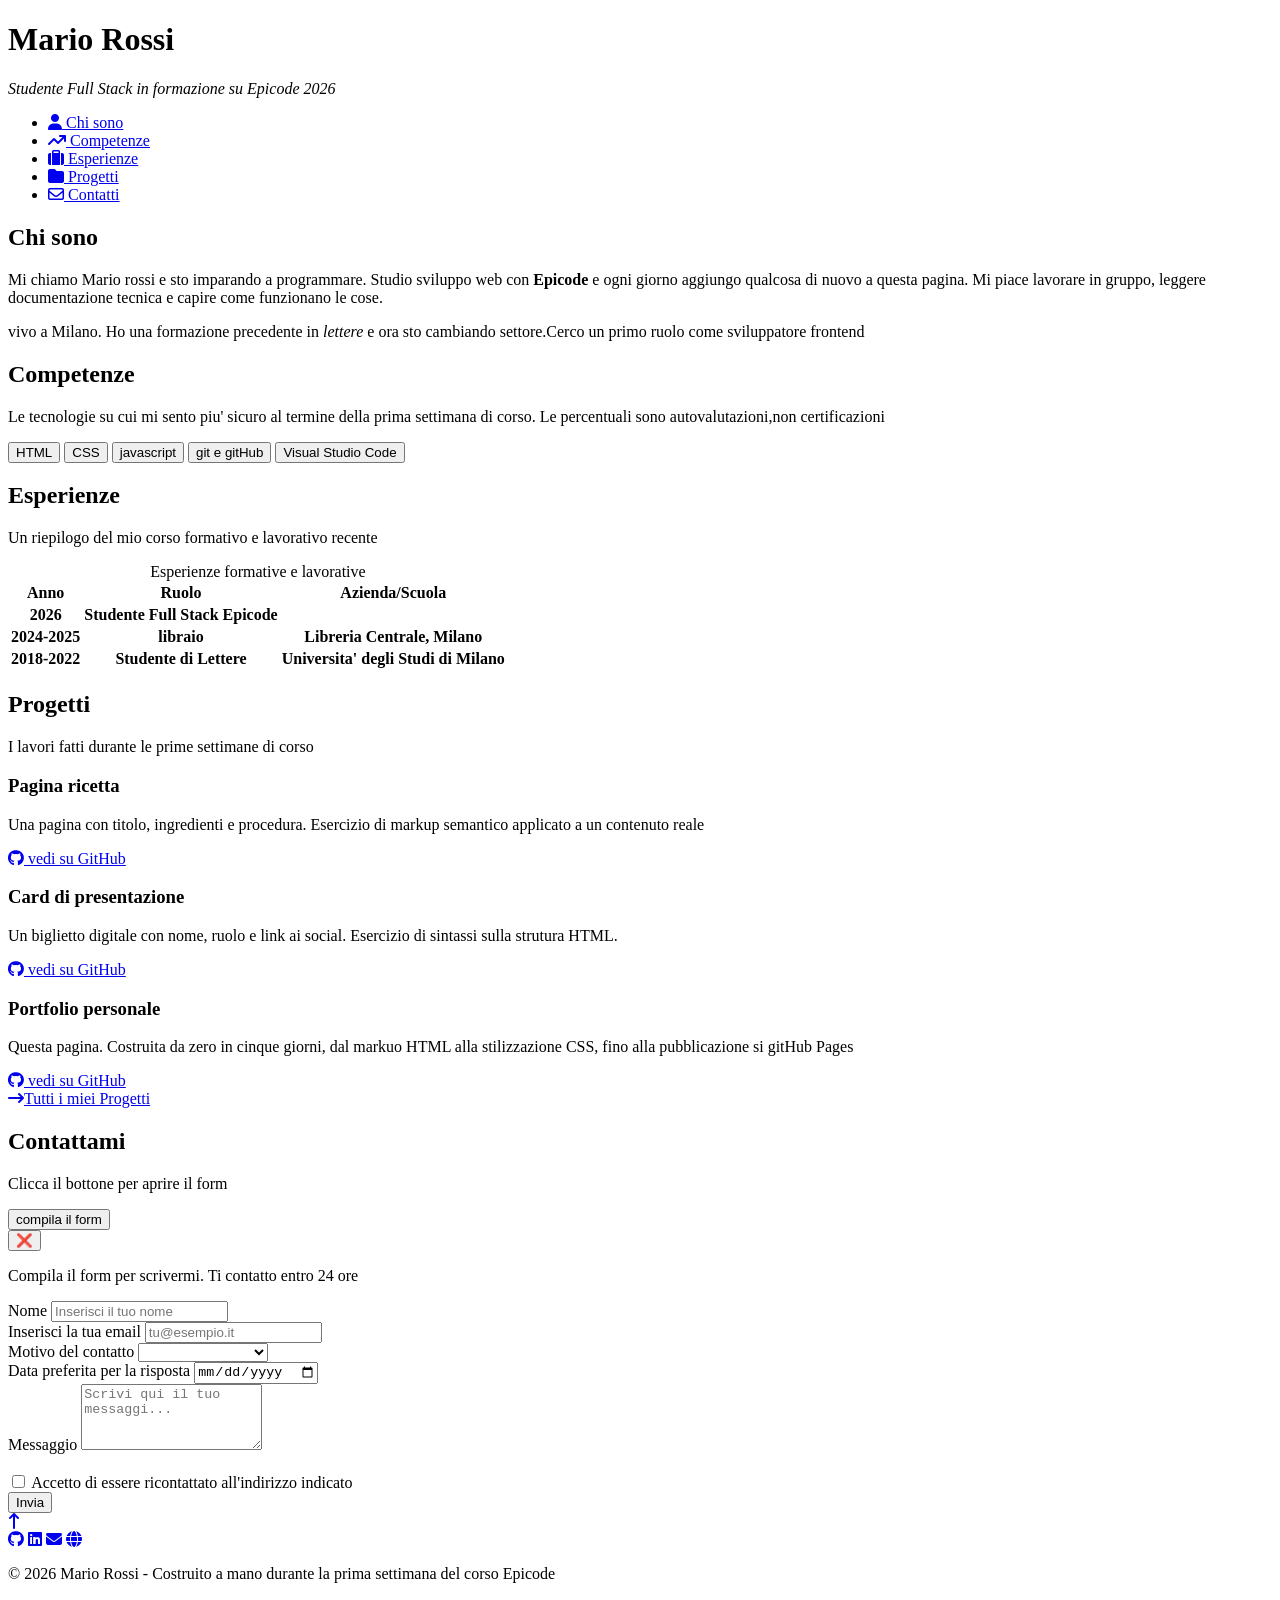
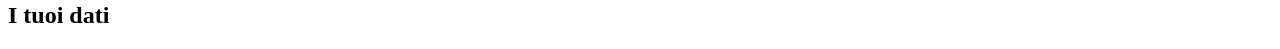
==== index.html @ df5826c7 "curriculum ottimizzato con display-flex" ====
<!DOCTYPE html>
<html lang="it">

<head>
    <meta charset="UTF-8">
    <meta name="viewport" content="width=device-width, initial-scale=1.0">
    <title>Curriculum</title>
    <link rel="stylesheet" href="https://cdnjs.cloudflare.com/ajax/libs/font-awesome/6.5.2/css/all.min.css" />

    <link rel="stylesheet" type="text/css" href="assets/CSS/style.css">
</head>

<body>
    <header id="site-header">
        <div class="topBar">
            <div class="titoloHeader">
                <h1>Mario Rossi</h1>
                <p><i>Studente Full Stack </> in formazione su Epicode 2026</i></p>
            </div>
            <nav>
                <ul>
                    <li><a href="#chi-sono"><i class="fa-solid fa-user"></i> Chi sono</a></li>
                    <li><a href="#competenze"><i class="fa-solid fa-arrow-trend-up"></i> Competenze</a></li>
                    <li><a href="#esperienze"><i class="fa-solid fa-suitcase"></i> Esperienze</a></li>
                    <li><a href="#progetti"><i class="fa-solid fa-folder"></i> Progetti</a></li>
                    <li><a href="#contatti"><i class="fa-regular fa-envelope"></i> Contatti</a></li>
                </ul>
            </nav>
        </div>
    </header>



    <main>
        <!-- SEZIONE INFO PERSONALI -->
        <section id="chi-sono">
            <article>
                <h2 class="title"><span class="primaLettera">C</span>hi sono</h2>


                <div class="containerChiSono">


                    <div class="imgPersonale"></div>
                    <div class="paragrafoChiSono">

                        <p>
                            Mi chiamo Mario rossi e sto imparando a programmare.
                            Studio sviluppo web con <b>Epicode</b> e ogni giorno aggiungo qualcosa di nuovo a questa
                            pagina.
                            Mi piace lavorare in gruppo, leggere documentazione tecnica e capire come funzionano le
                            cose.
                        </p>



                        <p class="noFloat">vivo a Milano. Ho una formazione precedente in <i>lettere</i> e ora sto
                            cambiando
                            settore.Cerco un primo ruolo come sviluppatore frontend</p>
                    </div>

                </div>


                <!-- <div class="returnSu">
                    <a href="index.html"><i class="fa-solid fa-arrow-up-long"></i></a>
                </div> -->
            </article>
        </section>





        <section id="competenze">
            <article>
                <div>
                    <h2><span class="primaLettera">C</span>ompetenze</h2>
                    <p>Le tecnologie su cui mi sento piu' sicuro al termine della prima settimana di corso. Le
                        percentuali sono autovalutazioni,non certificazioni</p>
                    <div class="pointCompetenze">
                        <button>HTML</button>
                        <button>CSS</button>
                        <button>javascript</button>
                        <button>git e gitHub</button>
                        <button>Visual Studio Code</button>
                    </div>
            </article>
        </section>

        <section id="esperienze">
            <article>
                <div>
                    <h2><span class="primaLettera">E</span>sperienze</h2>
                    <p>Un riepilogo del mio corso formativo e lavorativo recente</p>
                </div>

                <div class="table">
                    <table id="tableExp">
                        <caption class="captionCompetenze">Esperienze formative e lavorative</caption>
                        <thead class="theadCompetenze">
                            <tr>
                                <th class="thCompetenze">Anno</th>
                                <th class="thCompetenze">Ruolo</th>
                                <th class="thCompetenze">Azienda/Scuola</th>
                            </tr>
                        </thead>
                        <tbody>
                            <!-- Righa1 -->
                            <tr>
                                <th class="thCompetenze">2026</th>
                                <th class="thCompetenze">Studente Full Stack Epicode</th>
                                <th class="thCompetenze"></th>
                            </tr>
                            <!-- Righa2 -->
                            <tr>
                                <th class="thCompetenze">2024-2025</th>
                                <th class="thCompetenze">libraio</th>
                                <th class="thCompetenze">Libreria Centrale, Milano</th>
                            </tr>
                            <!-- Righa3 -->
                            <tr>
                                <th class="thCompetenze">2018-2022</th>
                                <th class="thCompetenze">Studente di Lettere</th>
                                <th class="thCompetenze">Universita' degli Studi di Milano</th>
                            </tr>
                        </tbody>
                    </table>
                </div>
                </articlea>
        </section>

        <section id="progetti">
            <article>
                <div>
                    <div>
                        <h2><span class="primaLettera">P</span>rogetti</h2>
                        <p>
                            I lavori fatti durante le prime settimane di corso
                        </p>
                    </div>
                    <div class="containerProgect">
                        <div class="containerProgect">

                            <div class="progect">
                                <h3 class="progectRicetta">Pagina ricetta</h3>
                                <p>
                                    Una pagina con titolo, ingredienti e procedura. Esercizio di markup semantico applicato
                                    a un
                                    contenuto reale
                                </p>
                                <a class="gitHubLink" target="_blank" href="javascript:void(0)"><i
                                    class="fa-brands fa-github"></i> vedi su GitHub</a>
                                </div>
                                <div class="progect">
                                    <h3>Card di presentazione</h3>
                                    <p>
                                        Un biglietto digitale con nome, ruolo e link ai social. Esercizio di sintassi sulla
                                        strutura
                                        HTML.
                                    </p>
                                    <div>
                                        <a class="gitHubLink" target="_blank" href="javascript:void(0)"><i
                                            class="fa-brands fa-github"></i> vedi su GitHub</a>
                                        </div>
                                    </div>
                                    
                                </div>

                        <div class="progect">
                            <h3>Portfolio personale</h3>
                            <p>Questa pagina. Costruita da zero in cinque giorni, dal markuo HTML alla stilizzazione
                                CSS,
                                fino alla
                                pubblicazione si gitHub Pages
                            </p>
                            <div>
                                <a class="gitHubLink" target="_blank" href="javascript:void(0)"><i
                                        class="fa-brands fa-github"></i> vedi su GitHub</a>
                            </div>
                        </div>
                    </div>
                    <a class="progectHome" href="progect.html"><i class="fa-solid fa-arrow-right-long"></i>Tutti
                        i
                        miei
                        Progetti</a>
            </article>
        </section>
        </div>






        <!-- SEZIONE RICHIESTA CONTATTO -->
        <section id="contatti">
            <article>
                <div>
                    <h2><span class="primaLettera">C</span>ontattami</h2>
                </div>
                <p>Clicca il bottone per aprire il form</p>
                <button id="btnOpenModal" class="btnInvia">compila il form</button>

                <div class="overlay">

                    <div class="modal">

                        <button id="btnCloseModal">❌</button>

                        <form action="" method="get">

                            <p>Compila il form per scrivermi. Ti contatto entro 24 ore</p>
                            <div class="CenterForm">


                                <div class="marginLabel">
                                    <label for="nameUser">Nome</label>
                                    <input class="input" name="nameUser" type="text" id="nameUser"
                                        placeholder="Inserisci il tuo nome" required>
                                </div>


                                <div class="marginLabel">
                                    <label for="emailUser">Inserisci la tua email</label>
                                    <input class="input" name="emailUser" type="email" id="emailUser"
                                        placeholder="tu@esempio.it" required>
                                </div>


                                <div class="marginLabel">
                                    <label for="SceltaMultipla">Motivo del contatto</label>
                                    <select class="input" name="SceltaMultipla" id="SceltaMultipla">
                                        <option value="" selected></option>
                                        <option value="proposta">Proposta di lavoro</option>
                                        <option value="reclamo">Reclami</option>
                                        <option value="info">informazioni</option>
                                    </select>
                                </div>


                                <div class="marginLabel">
                                    <label for="dataRisposta">Data preferita per la risposta</label>
                                    <input class="input" name="datarisposta" id="dataRisposta" type="date">
                                </div>

                                <div class="marginLabel">
                                    <label for="Messaggio">Messaggio</label>
                                    <textarea class="input" name="Messaggio" id="Messaggio" rows="4"
                                        placeholder="Scrivi qui il tuo messaggi..."></textarea>
                                </div>
                                <br>

                                <div class="marginLabel">
                                    <input class="condizioni" id="Condizioni" type="checkbox" required>
                                    <label class="condizioni" for="Condizioni">Accetto di essere ricontattato
                                        all'indirizzo
                                        indicato</label>
                                </div>

                                <button id="btnInvia" class="btnInvia" type="submit">Invia</button>

                            </div>
                        </form>
                    </div>
                </div>
            </article>
        </section>
        <div class="returnSu">
            <a href="index.html"><i class="fa-solid fa-arrow-up-long"></i></a>
        </div>
    </main>



    <footer>

        <div class="footerInLine">
            <a href="javascript:void(0)"><i class="fa-brands fa-github"></i></a>
            <a href="javascript:void(0)"><i class="fa-brands fa-linkedin"></i></a>
            <a href="javascript:void(0)"><i class="fa-solid fa-envelope"></i></i></a>
            <a href="javascript:void(0)"><i class="fa-solid fa-globe"></i></i></a>
            <p>© 2026 Mario Rossi - Costruito a mano durante la prima settimana del corso Epicode</p>
        </div>

        <div id="infoUtente">
            <div id="userDati">
                <h2>I tuoi dati</h2>
                <p id="nameRes"></p>
                <p id="emailRes"></p>
                <p id="dateRes"></p>
            </div>

        </div>
    </footer>

    <script src="assets/js/script.js"></script>
</body>

</html>
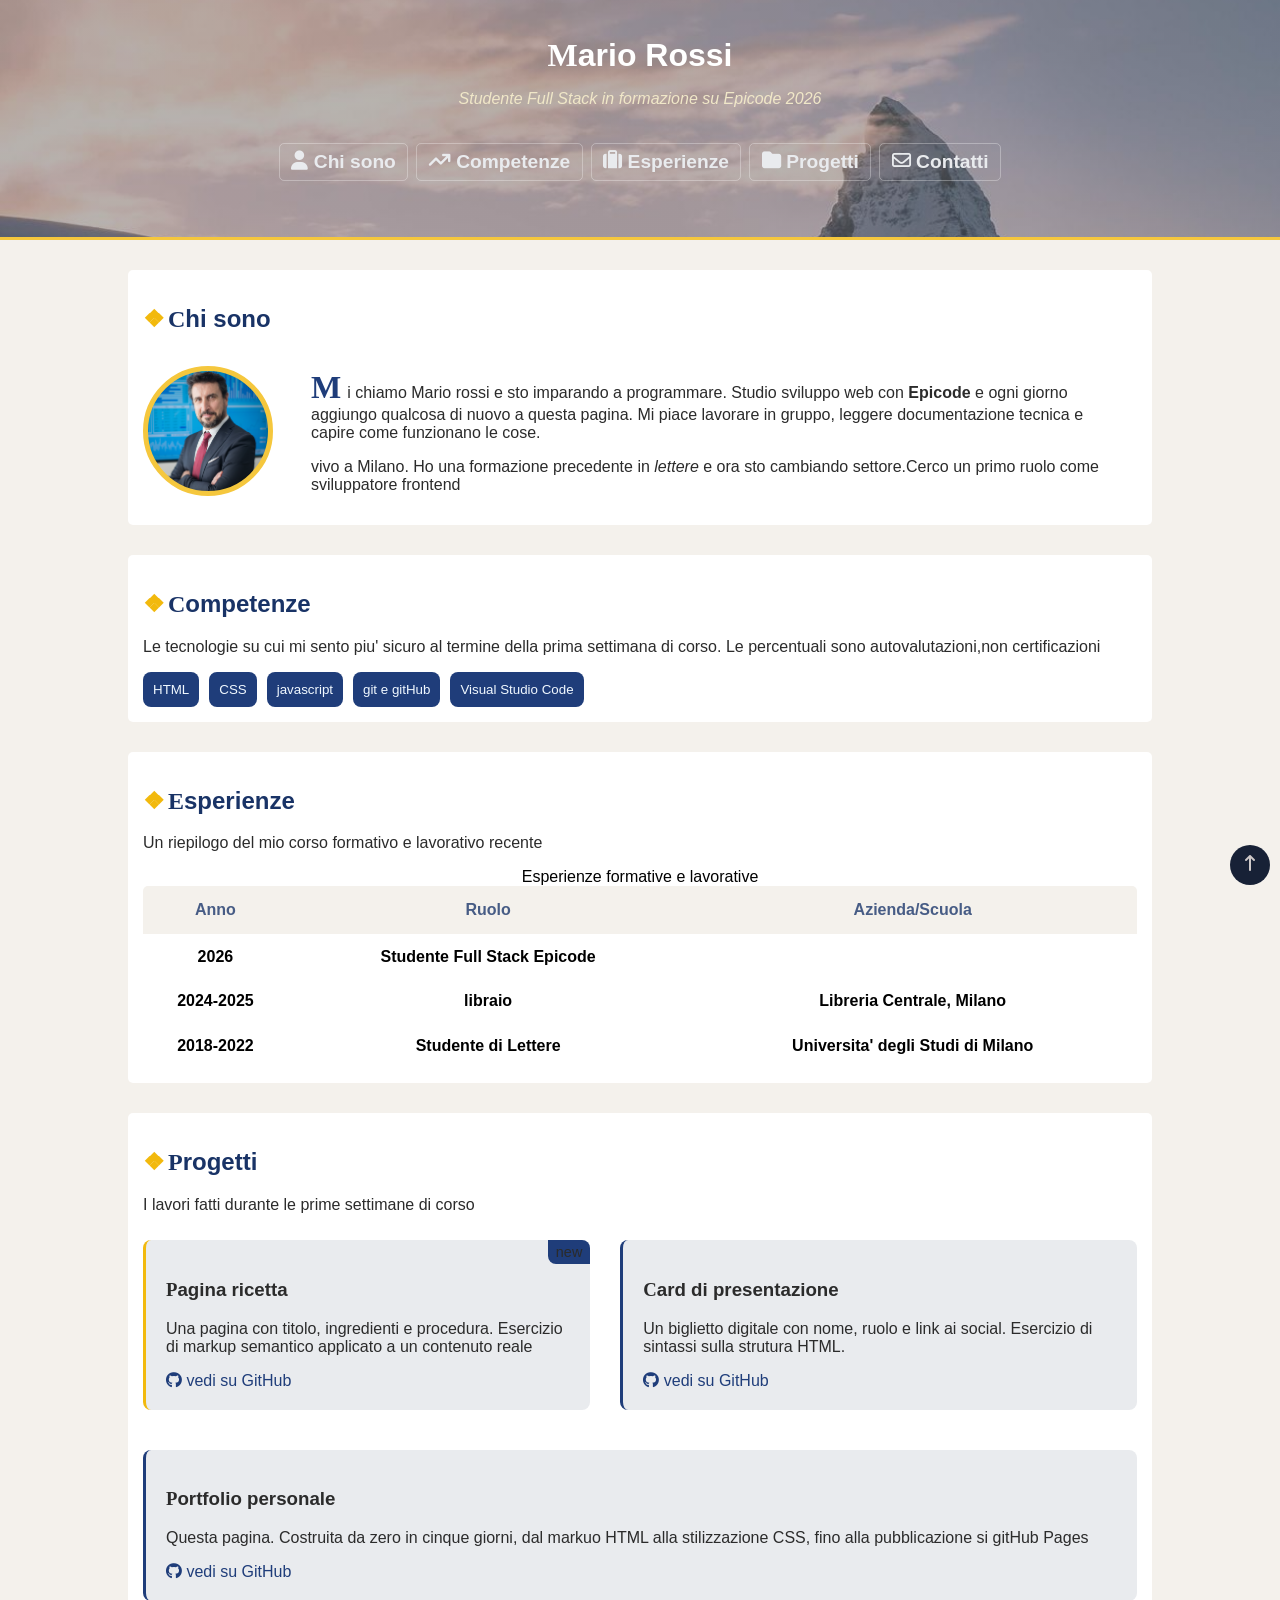
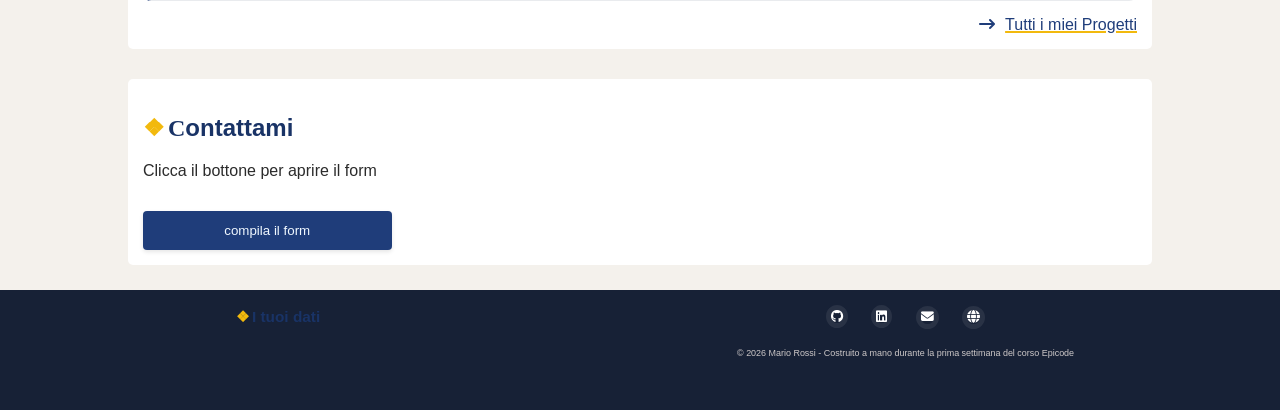
==== commit 2f496c28: "aggiustato collegamento al css" ====
--- a/index.html
+++ b/index.html
@@ -7,7 +7,7 @@
     <title>Curriculum</title>
     <link rel="stylesheet" href="https://cdnjs.cloudflare.com/ajax/libs/font-awesome/6.5.2/css/all.min.css" />
 
-    <link rel="stylesheet" type="text/css" href="assets/CSS/style.css">
+    <link rel="stylesheet" type="text/css" href="assets/css/style.css">
 </head>
 
 <body>
--- a/assets/css/style.css
+++ b/assets/css/style.css
@@ -0,0 +1,548 @@
+@import url('https://fonts.googleapis.com/css2?family=Playfair+Display:ital,wght@0,400..900;1,400..900&display=swap');
+@import url('https://fonts.googleapis.com/css2?family=Bungee+Tint&display=swap');
+
+*,
+*::after,
+*::before {
+    box-sizing: border-box;
+}
+
+html,
+body {
+    font-family: 'Inter', Arial, sans-serif;
+    margin: 0;
+    padding: 0;
+    background-color: #f4f1ec;
+    color: #2b2b2b;
+    scroll-padding-top: 270px;
+}
+
+main {
+    max-width: 80%;
+    margin: 0 auto;
+}
+
+header {
+    position: sticky;
+    top: 0;
+    z-index: 3000;
+}
+
+.topBar {
+    display: flex;
+    flex-direction: column;
+    justify-content: center;
+    align-items: center;
+    height: 240px;
+    width: 100%;
+    background-image: linear-gradient(rgba(110, 110, 110, 0.5), rgba(114, 113, 113, 0.5)), url(../media/img/header-bg.jpg);
+    background-repeat: no-repeat;
+    background-size: cover;
+    background-position: center;
+    text-align: center;
+    border-bottom: 3px solid hsl(45, 90%, 60%);
+    
+}
+
+.pointCompetenze {
+    display: flex;
+    flex-wrap: wrap;
+    gap: 10px;
+}
+
+button {
+    padding: 10px;
+    background-color: hsl(220, 60%, 30%);
+    border: none;
+    border-radius: 8px;
+    color: aliceblue;
+}
+
+nav {
+    font-size: 0.7em;
+        }
+    
+    nav ul {
+        list-style: none;
+        display: flex;
+        justify-content: center;
+        gap: 5px;
+        flex-wrap: wrap;
+        padding: 0;
+    }
+
+.topBar h1 {
+    color: #ffffff;
+    padding: 0;
+    margin: 0;
+    text-shadow: 2 3px 4px 0 3px 10px rgba(0, 0, 0, 0.4);
+}
+
+.topBar p {
+    color: #f0e7c8;
+    font-style: italic;
+}
+
+.topBar ul li {
+    color: #e9ebee;
+    border: 1px solid rgba(255, 255, 255, 0.3);
+    padding: 6px;
+    border-radius: 5px;
+    padding-bottom: 8px;
+}
+
+
+
+
+.topBar ul li:not(:last-child) {
+    margin-right: 3px;
+}
+
+.topBar ul li a { 
+    color: #e9ebee;
+    font-weight: bold;
+    text-decoration: none;
+    padding: 5.5px; 
+}
+
+
+/*-------------------------- 
+            MAIN 
+----------------------------*/
+
+section {
+    border: 0.3px #e6e0d3;
+    margin-top: 30px;
+    margin-bottom: 25px;
+    border-radius: 5px;
+    box-shadow: 1 4px 16px rgba(0, 0, 0, 0.06);
+    background-color: #ffffff;
+    padding: 15px;
+}
+
+
+
+
+.imgPersonale {
+    background-image: url(../media/img/pexels-kampus-8353812.jpg);
+    background-size: cover;
+    background-position: center;
+    width: 130px;
+    height: 130px;
+    border-radius: 50%;
+    border: 5px solid hsl(45, 90%, 60%);
+    margin-right: 8px;
+}
+
+.containerChiSono {
+    display: flex;
+    flex-direction: column;
+}
+
+.containerChiSono div:first-child {
+    align-self: center;
+}
+
+
+
+.containerChiSono p:first-of-type::first-letter {
+    font-size: 2rem;
+    font-weight: bold;
+    margin-right: 6px;
+    color: hsl(220, 60%, 30%);
+    font-family: 'Playfair Display', Georgia, serif;
+}
+
+h1::first-letter,
+.primaLettera,
+h3::first-letter {
+    font-family: 'Playfair Display', Georgia, serif;
+}
+
+
+.titleCompetenze {
+    color: hsl(220, 30%, 25%);
+    font-weight: bold;
+}
+
+
+h2 {
+    color: hsl(220, 60%, 25%);
+}
+
+h2::before {
+    content: '\2756';
+    color: hsl(45, 90%, 50%);
+    margin-right: 3px;
+}
+
+/* -----------------------------------------------
+        link per tornare SU e alla HOME
+-------------------------------------------------- */
+
+.returnHome {
+    margin-top: 20px;
+    text-align: center;
+}
+
+.returnSu {
+    position: fixed;
+    right: 10px;
+    bottom: 10px;
+    z-index: 3000;
+    border-radius: 50%;
+    width: 40px;
+    height: 40px;
+    padding: 10px;
+    background-color: hsl(220, 40%, 15%);
+    text-align: center;
+    margin-bottom: 5px;
+}
+
+.returnHome i {
+    color: #2b2b2b;
+}
+
+.returnSu i {
+    color: #cec9c9;
+}
+
+/* -------------------------------
+        SEZIONE PROGETTI
+------------------------------- */
+
+
+.progect {
+    width: 100%;
+    position: relative;
+    margin-top: 10px;
+    background-color: #e9ebee;
+    padding: 20px;
+    border-radius: 8px;
+}
+
+.progect:nth-child(even) {
+    border-left: 3px solid hsl(220, 60%, 30%);
+}
+
+.progect:nth-child(odd) {
+    border-left: 3px solid hsl(45, 90%, 50%);
+}
+
+.progectRicetta::after {
+    content: 'new';
+    position: absolute;
+    top: 0;
+    right: 0;
+    background-color: hsl(220, 60%, 30%);
+    border-radius: 0px 8px 0px 8px;
+    font-family:"Bungee Tint", sans-serif;
+    font-weight: 400;
+    padding: 4px 8px;
+}
+
+.gitHubLink {
+    text-decoration: none;
+    color: hsl(220, 60%, 30%);
+}
+
+.progectHome {
+    text-decoration: none;
+    color: hsl(220, 60%, 30%);
+    text-decoration: underline 2px hsl(45, 90%, 50%);
+    display: table;
+    margin-left: auto;
+    margin-top: 15px;
+}
+
+.progectHome i {
+    margin-right: 10px;
+}
+
+/* ------------------------
+        FORM
+------------------------         */
+form label {
+    font-size: 0.7em;
+    color: #1f3d7a;
+    font-weight: bold;
+}
+
+
+.marginLabel {
+    margin-top: 18px;
+}
+
+.input {
+    width: 100%;
+    font-family: Helvetica, Arial, sans-serif;
+    display: block;
+
+    border: 1px solid #d6cfbf;
+    border-radius: 4px;
+}
+
+input:focus,
+textarea:focus,
+select:focus {
+    background-color: #fbf8f1;
+    border: hsl(220, 60%, 30%)
+}
+
+#SceltaMultipla:focus {
+    background-color: #fbf8f1;
+    border: hsl(220, 60%, 30%)
+}
+
+
+.btnInvia {
+    color: aliceblue;
+    background-color: hsl(220, 60%, 30%);
+    width: 100%;
+    padding: 12px 24px;
+    border: none;
+    margin-top: 15px;
+    border-radius: 4px;
+    box-shadow: 0 2px 4px rgba(0, 0, 0, 0.1);
+    transition: 0.2s;
+}
+
+footer {
+    width: 100%;
+    background-color: hsl(220, 40%, 15%);
+    color: #ffffff;
+    text-align: center;
+    padding: 3px;
+    height: 180px;
+    padding: 5px;
+}
+
+
+footer div {
+    font-size: 0.8em;
+    margin-left: 15px;
+    color: #cec9c9;
+}
+
+#userDati p {
+    font-size: 1em;
+}
+
+
+footer a i {
+    border: 5px solid rgba(255, 255, 255, 0.08);
+    border-radius: 50%;
+    margin: 10px;
+    color: white;
+
+}
+
+
+
+footer p {
+    font-size: 0.7em;
+    margin-bottom: 10px;
+}
+
+
+.CenterForm {
+    margin: 0 auto;
+    width: 90%;
+}
+/* ------------------------
+       TABELLA  
+------------------------ */
+
+.TableCenter,
+.table {
+    display: flex;
+    justify-content: center;
+    height: 200px;
+}
+
+#tableExp {
+    border-collapse: collapse;
+    color: black;
+}
+
+
+
+#tableExp thead tr {
+    color: hsl(220, 30%, 40%);
+}
+
+#tableExp thead tr th {
+    padding: 15px;
+    background-color: #f4f1ec;
+}
+
+#tableExp thead tr th:first-child {
+    background-color: #f4f1ec;
+    border-radius: 5px 0px 0px 0px;
+}
+
+#tableExp thead tr th:nth-of-type(3) {
+    background-color: #f4f1ec;
+    border-radius: 0px 5px 0px 0px;
+}
+
+.overlay {
+	display: none;
+	position: fixed;
+	inset: 0;
+	background-color: rgba(0, 0, 0, 0.5);
+	z-index: 5000;
+}
+
+.modal {
+	position: absolute;
+    
+	top: 50%;
+	left: 50%;
+	transform: translate(-50%, -50%);
+	background-color: white;
+	padding: 25px;
+	border-radius: 10px;
+    width: 70%;
+    height: 90%;
+	max-width: 480px;
+}
+
+#btnCloseModal {
+    position: absolute;
+    top: 0;
+    right: 0;
+    background: none;
+    border: none;
+    margin-top: 8px;
+    margin-right: 3px;
+    cursor: pointer;
+    
+}
+
+
+@media screen and (min-width: 768px) {
+    main {
+        max-width: 80%;
+    }
+
+    .progect {
+        width: 45%;
+    }
+
+    .progectRicetta::after {
+        font-size: 0.77em;
+    }
+
+    .containerChiSono {
+        display: flex;
+        flex-direction: row;
+        justify-content: start;
+        gap: 30px;     
+        align-items: start;  
+    }
+
+    .paragrafoChiSono {
+        width: 80%;
+    }
+
+.containerProgect {
+    display: flex;
+    flex-wrap: wrap;
+    gap: 30px;
+}
+
+.containerProgect div:last-child {
+    flex: 1;
+}
+   footer {
+    display: flex;
+    flex-direction: row-reverse;
+    justify-content: space-around;
+    height: 120px;
+   } 
+
+  
+
+    
+    .input {
+        width: 50%;
+    }
+
+    .btnInvia {
+        width: 25%;
+    }
+}
+
+@media screen and (min-width: 1200px) {
+    label {
+        font-size: 0.7em;
+    }
+
+    table{
+    margin: 0 auto;
+    width: 100%;
+  }
+
+  nav {
+    font-size: 1.2em;
+  }
+
+ .returnHome i:hover {
+    padding: 1px 0px;
+    color: hsl(220, 60%, 20%);
+    background-color: hsl(45, 90%, 60%);
+    border: 9px solid hsl(45, 90%, 60%);
+    border-radius: 50%;
+    transition: 0.2s;
+} 
+
+ .returnSu:hover {
+    color: hsl(220, 60%, 20%);
+    background-color: hsl(45, 90%, 60%);
+    border-radius: 50%;
+    transition: 0.2s;
+} 
+
+ .returnSu i:hover {
+    color: #1f3d7a;
+ }
+
+.btnInvia:hover {
+    cursor: pointer;
+    background-color: hsl(220, 60%, 45%);
+    padding: 12px 24px;
+    box-shadow: 3px 3px 8px rgb(36, 36, 36);
+} 
+
+ .btnInvia:active {
+    size: 1em;
+    box-shadow: 1px 1px 2px rgb(36, 36, 36);
+    background-color: hsl(220, 60%, 30%);
+} 
+ footer a i:hover {
+    color: #142952;
+    background-color: hsl(45, 90%, 60%);
+    border: 5px solid hsl(45, 90%, 60%);
+    border-radius: 50%;
+} 
+
+.progectHome:hover {
+    color: hsl(220, 60%, 45%);
+} 
+
+.topBar ul li:hover {
+    border: hsl(45, 90%, 60%);
+    background-color: hsl(45, 90%, 60%);
+    padding-bottom: 9px;
+
+} 
+ .topBar ul li a:hover {
+    color: #2b2b2b;
+} 
+
+#btnCloseModal:hover {
+    box-shadow: 1px 1px 2px 0px rgba(0, 0, 0, 0.1);
+}
+
+}
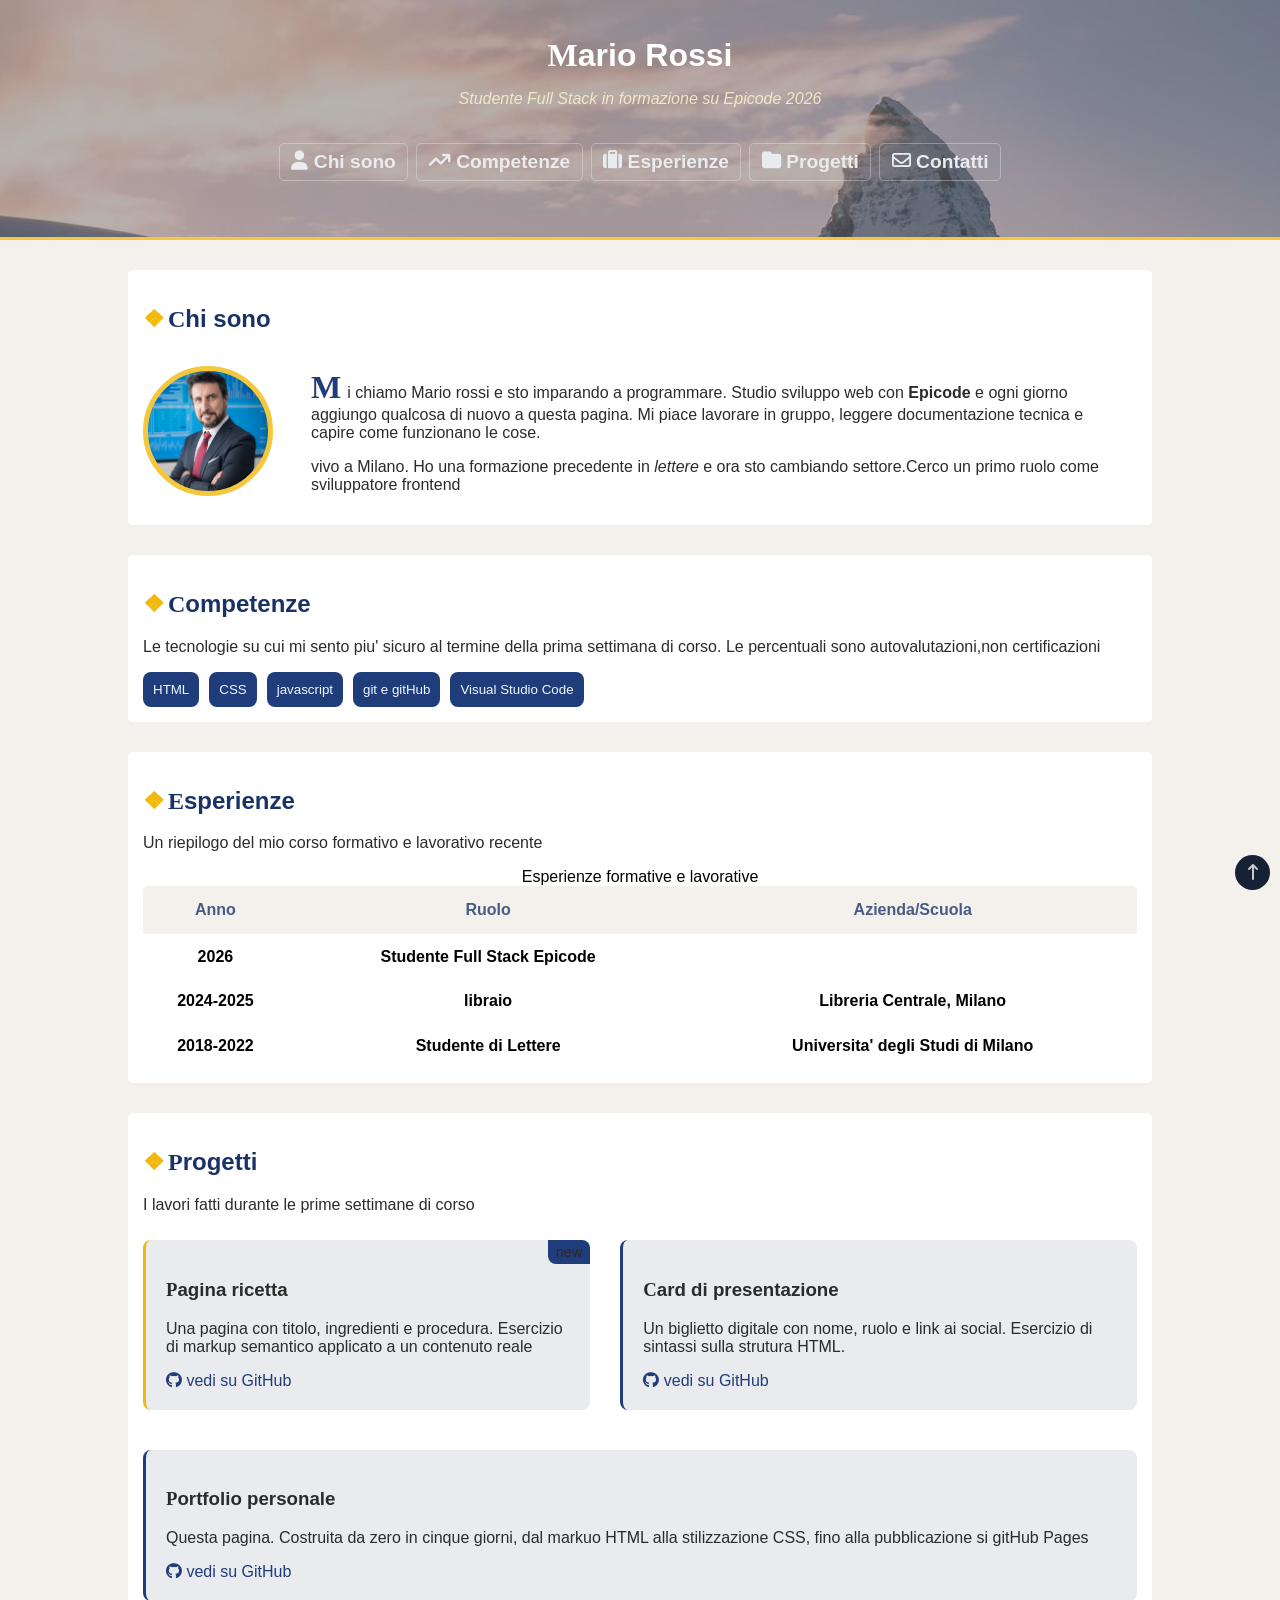
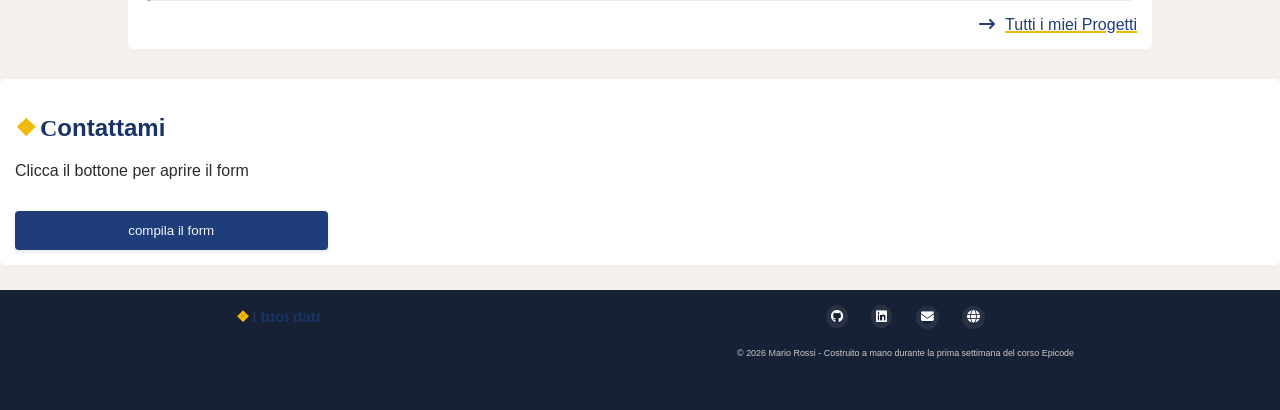
==== commit 57da1111: "aggiunta animazioni su -btnTornaSu -etichetta new -ricaricamento pagina -ancore della nav -card prog" ====
--- a/index.html
+++ b/index.html
@@ -191,7 +191,10 @@
 
 
 
-
+      <div class="returnSu">
+                <a href="index.html"><i class="fa-solid fa-arrow-up-long"></i></a>
+            </div>
+        </main>
 
         <!-- SEZIONE RICHIESTA CONTATTO -->
         <section id="contatti">
@@ -266,10 +269,9 @@
                 </div>
             </article>
         </section>
-        <div class="returnSu">
-            <a href="index.html"><i class="fa-solid fa-arrow-up-long"></i></a>
-        </div>
-    </main>
+        
+        
+      
 
 
 
--- a/assets/css/style.css
+++ b/assets/css/style.css
@@ -5,6 +5,16 @@
 *::after,
 *::before {
     box-sizing: border-box;
+}
+
+  /* effettuato ricerca perche scritto come in classe non funzionava  
+ body:has(.overlay[style*="display: block"]) {  verifichiamo se body ha un figlio con classe .overlay e controlliamo se lo style ha l attributo block
+    overflow: hidden;    *= serve a verificare se contiene la stringa di testo indicata
+}   in pratica quando js modifica l attributo style in block il css trova block e has si attiva 
+ potevamo assegnare una classe per evitare il controllo con *= semplicemente controllondo se la classe e aperta */
+
+body:has(.overlay.modalOpen) { 
+    overflow: hidden;
 }
 
 html,
@@ -17,15 +27,40 @@
     scroll-padding-top: 270px;
 }
 
+
+
 main {
     max-width: 80%;
     margin: 0 auto;
+    animation: refresh 2s;
+}
+
+@keyframes refresh {
+    0% {
+        opacity: 0;
+    }
+
+    25% {
+        opacity: 2.5;
+    }
+
+    50% {
+        opacity: 5;
+    }
+
+    75% {
+        opacity: 7.5;
+    }
+
+    100% {
+        opacity: 10;
+    }
 }
 
 header {
     position: sticky;
     top: 0;
-    z-index: 3000;
+    z-index: 2000;
 }
 
 .topBar {
@@ -41,7 +76,7 @@
     background-position: center;
     text-align: center;
     border-bottom: 3px solid hsl(45, 90%, 60%);
-    
+
 }
 
 .pointCompetenze {
@@ -60,16 +95,16 @@
 
 nav {
     font-size: 0.7em;
-        }
-    
-    nav ul {
-        list-style: none;
-        display: flex;
-        justify-content: center;
-        gap: 5px;
-        flex-wrap: wrap;
-        padding: 0;
-    }
+}
+
+nav ul {
+    list-style: none;
+    display: flex;
+    justify-content: center;
+    gap: 5px;
+    flex-wrap: wrap;
+    padding: 0;
+}
 
 .topBar h1 {
     color: #ffffff;
@@ -89,8 +124,8 @@
     padding: 6px;
     border-radius: 5px;
     padding-bottom: 8px;
-}
-
+
+}
 
 
 
@@ -98,12 +133,14 @@
     margin-right: 3px;
 }
 
-.topBar ul li a { 
+.topBar ul li a {
     color: #e9ebee;
     font-weight: bold;
     text-decoration: none;
-    padding: 5.5px; 
-}
+    padding: 5.5px;
+}
+
+
 
 
 /*-------------------------- 
@@ -186,17 +223,40 @@
 }
 
 .returnSu {
+    display: flex;
+    justify-content: center;
+    align-items: center;
     position: fixed;
     right: 10px;
     bottom: 10px;
     z-index: 3000;
     border-radius: 50%;
-    width: 40px;
-    height: 40px;
-    padding: 10px;
+    width: 35px;
+    height: 35px;
+    /* padding: 8px; */
     background-color: hsl(220, 40%, 15%);
-    text-align: center;
-    margin-bottom: 5px;
+    /* text-align: center; */
+    /* margin-bottom: 5px; */
+    animation: pulsSu 1s alternate infinite ease-in-out;
+}
+
+
+@keyframes pulsSu {
+    0% {
+        box-shadow: 0 0 0 1 hsl(220, 60%, 45%, 0.1);
+    }
+
+    25% {
+        box-shadow: 0 0 0 2 hsl(220, 60%, 45%, 0.2);
+    }
+
+    50% {
+        box-shadow: 0 0 0 3px hsla(220, 60%, 45%, 0.3);
+    }
+
+    100% {
+        box-shadow: 0 0 0 4px hsla(220, 60%, 45%, 0.4);
+    }
 }
 
 .returnHome i {
@@ -232,14 +292,50 @@
 .progectRicetta::after {
     content: 'new';
     position: absolute;
-    top: 0;
-    right: 0;
+    top: 0px;
+    right: 0px;
     background-color: hsl(220, 60%, 30%);
     border-radius: 0px 8px 0px 8px;
-    font-family:"Bungee Tint", sans-serif;
+    font-family: "Bungee Tint", sans-serif;
     font-weight: 400;
     padding: 4px 8px;
-}
+    font-size: 0.6em;
+    animation: puls 1.5s normal infinite ease-in-out;
+
+}
+
+@keyframes puls {
+    0% {
+        font-size: 0.6em;
+        padding-left: 8px;
+        padding-bottom: 6px;
+    }
+
+    25% {
+        font-size: 0.65em;
+        padding-left: 9px;
+        padding-bottom: 7px;
+    }
+
+    50% {
+        font-size: 0.7em;
+        padding-left: 10px;
+        padding-bottom: 8px;
+    }
+
+    75% {
+        font-size: 0.65em;
+        padding-left: 9px;
+        padding-bottom: 7px;
+    }
+
+    100% {
+        font-size: 0.6em;
+        padding-left: 8px;
+        padding-bottom: 6px;
+    }
+}
+
 
 .gitHubLink {
     text-decoration: none;
@@ -349,6 +445,7 @@
     margin: 0 auto;
     width: 90%;
 }
+
 /* ------------------------
        TABELLA  
 ------------------------ */
@@ -387,25 +484,27 @@
 }
 
 .overlay {
-	display: none;
-	position: fixed;
-	inset: 0;
-	background-color: rgba(0, 0, 0, 0.5);
-	z-index: 5000;
-}
-
+    display: none;
+    position: fixed;
+    inset: 0;
+    background-color: rgba(0, 0, 0, 0.5);
+    z-index: 5000;
+}
+
+.overlay.modalOpen {
+    display: block;
+}
 .modal {
-	position: absolute;
-    
-	top: 50%;
-	left: 50%;
-	transform: translate(-50%, -50%);
-	background-color: white;
-	padding: 25px;
-	border-radius: 10px;
+    position: absolute;
+    top: 50%;
+    left: 50%;
+    transform: translate(-50%, -50%);
+    background-color: white;
+    padding: 25px;
+    border-radius: 10px;
     width: 70%;
-    height: 90%;
-	max-width: 480px;
+    max-width: 480px;
+
 }
 
 #btnCloseModal {
@@ -417,8 +516,9 @@
     margin-top: 8px;
     margin-right: 3px;
     cursor: pointer;
-    
-}
+
+}
+
 
 
 @media screen and (min-width: 768px) {
@@ -438,33 +538,34 @@
         display: flex;
         flex-direction: row;
         justify-content: start;
-        gap: 30px;     
-        align-items: start;  
+        gap: 30px;
+        align-items: start;
     }
 
     .paragrafoChiSono {
         width: 80%;
     }
 
-.containerProgect {
-    display: flex;
-    flex-wrap: wrap;
-    gap: 30px;
-}
-
-.containerProgect div:last-child {
-    flex: 1;
-}
-   footer {
-    display: flex;
-    flex-direction: row-reverse;
-    justify-content: space-around;
-    height: 120px;
-   } 
-
-  
-
-    
+    .containerProgect {
+        display: flex;
+        flex-wrap: wrap;
+        gap: 30px;
+    }
+
+    .containerProgect div:last-child {
+        flex: 1;
+    }
+
+    footer {
+        display: flex;
+        flex-direction: row-reverse;
+        justify-content: space-around;
+        height: 120px;
+    }
+
+
+
+
     .input {
         width: 50%;
     }
@@ -479,70 +580,88 @@
         font-size: 0.7em;
     }
 
-    table{
-    margin: 0 auto;
-    width: 100%;
-  }
-
-  nav {
-    font-size: 1.2em;
-  }
-
- .returnHome i:hover {
-    padding: 1px 0px;
-    color: hsl(220, 60%, 20%);
-    background-color: hsl(45, 90%, 60%);
-    border: 9px solid hsl(45, 90%, 60%);
-    border-radius: 50%;
-    transition: 0.2s;
-} 
-
- .returnSu:hover {
-    color: hsl(220, 60%, 20%);
-    background-color: hsl(45, 90%, 60%);
-    border-radius: 50%;
-    transition: 0.2s;
-} 
-
- .returnSu i:hover {
-    color: #1f3d7a;
- }
-
-.btnInvia:hover {
-    cursor: pointer;
-    background-color: hsl(220, 60%, 45%);
-    padding: 12px 24px;
-    box-shadow: 3px 3px 8px rgb(36, 36, 36);
-} 
-
- .btnInvia:active {
-    size: 1em;
-    box-shadow: 1px 1px 2px rgb(36, 36, 36);
-    background-color: hsl(220, 60%, 30%);
-} 
- footer a i:hover {
-    color: #142952;
-    background-color: hsl(45, 90%, 60%);
-    border: 5px solid hsl(45, 90%, 60%);
-    border-radius: 50%;
-} 
-
-.progectHome:hover {
-    color: hsl(220, 60%, 45%);
-} 
-
-.topBar ul li:hover {
-    border: hsl(45, 90%, 60%);
-    background-color: hsl(45, 90%, 60%);
-    padding-bottom: 9px;
-
-} 
- .topBar ul li a:hover {
-    color: #2b2b2b;
-} 
-
-#btnCloseModal:hover {
-    box-shadow: 1px 1px 2px 0px rgba(0, 0, 0, 0.1);
-}
-
-}
+    table {
+        margin: 0 auto;
+        width: 100%;
+    }
+
+    nav {
+        font-size: 1.2em;
+    }
+
+    .returnHome i:hover {
+        padding: 1px 0px;
+        color: hsl(220, 60%, 20%);
+        background-color: hsl(45, 90%, 60%);
+        border: 9px solid hsl(45, 90%, 60%);
+        border-radius: 50%;
+        transition: 0.2s;
+    }
+
+    .returnSu:hover {
+        color: hsl(220, 60%, 20%);
+        background-color: hsl(45, 90%, 60%);
+        border-radius: 50%;
+        transition: 0.2s;
+    }
+
+    .returnSu i:hover {
+        color: #1f3d7a;
+    }
+
+    .btnInvia:hover {
+        cursor: pointer;
+        background-color: hsl(220, 60%, 45%);
+        padding: 12px 24px;
+        box-shadow: 3px 3px 8px rgb(36, 36, 36);
+    }
+
+    .btnInvia:active {
+        size: 1em;
+        box-shadow: 1px 1px 2px rgb(36, 36, 36);
+        background-color: hsl(220, 60%, 30%);
+    }
+
+    .progect:hover {
+        transform: translateY(-5px);
+        transition: 500ms;
+        box-shadow: 1px 1px 8px rgb(0, 0, 0, 0.2);
+    }
+
+    footer a i:hover {
+        color: #142952;
+        background-color: hsl(45, 90%, 60%);
+        border: 5px solid hsl(45, 90%, 60%);
+        border-radius: 50%;
+    }
+
+    .progectHome:hover {
+        color: hsl(220, 60%, 45%);
+    }
+
+    .topBar ul li:hover {
+        border: hsl(45, 90%, 60%);
+        background-color: hsl(45, 90%, 60%);
+        padding-bottom: 9px;
+        transform: translateY(-2px);
+        transition: 1000ms;
+        box-shadow: 1px 1px 8px rgb(0, 0, 0, 0.4);
+    }
+
+    .pointCompetenze button:hover {
+        transform: translateY(-5px);
+        box-shadow: 2px 2px 4px rgb(0, 0, 0, 0.4);
+        background-color: hsl(45, 90%, 60%);
+        color: #2b2b2b;
+        font-weight: 400;
+    }
+
+    .topBar ul li a:hover {
+        color: #2b2b2b;
+    }
+
+    #btnCloseModal:hover {
+        box-shadow: 1px 1px 2px 0px rgba(0, 0, 0, 0.1);
+    }
+
+}
